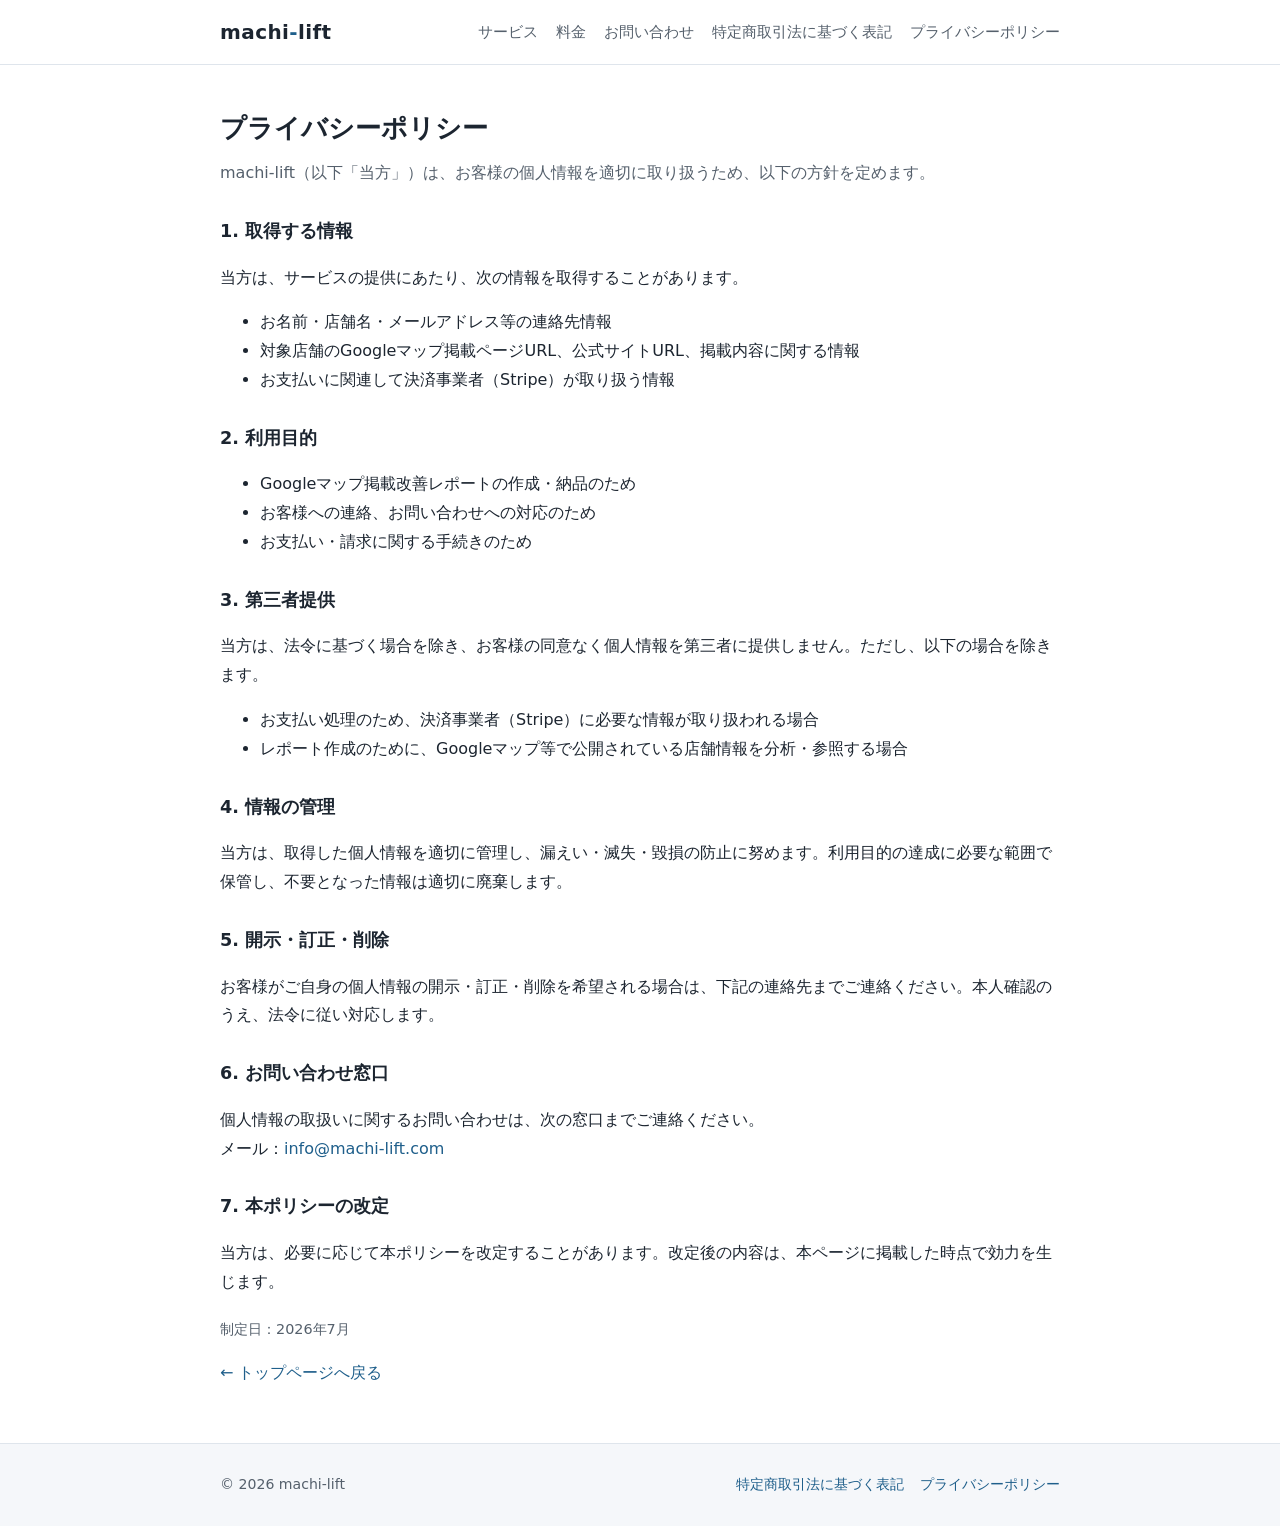
==== privacy.html @ 18b62937 "Add stylesheet, 特商法, and privacy pages" ====
<!DOCTYPE html>
<html lang="ja">
<head>
  <meta charset="UTF-8">
  <meta name="viewport" content="width=device-width, initial-scale=1.0">
  <title>プライバシーポリシー｜machi-lift</title>
  <meta name="description" content="machi-liftのプライバシーポリシー（個人情報の取扱い）です。">
  <link rel="stylesheet" href="style.css">
</head>
<body>
  <header class="site-header">
    <div class="container">
      <a class="brand" href="index.html">machi<span>-</span>lift</a>
      <nav class="site-nav">
        <a href="index.html#service">サービス</a>
        <a href="index.html#pricing">料金</a>
        <a href="index.html#contact">お問い合わせ</a>
        <a href="tokushoho.html">特定商取引法に基づく表記</a>
        <a href="privacy.html">プライバシーポリシー</a>
      </nav>
    </div>
  </header>

  <main class="content">
    <div class="container">
      <h1>プライバシーポリシー</h1>
      <p class="page-lead">machi-lift（以下「当方」）は、お客様の個人情報を適切に取り扱うため、以下の方針を定めます。</p>

      <h3>1. 取得する情報</h3>
      <p>当方は、サービスの提供にあたり、次の情報を取得することがあります。</p>
      <ul>
        <li>お名前・店舗名・メールアドレス等の連絡先情報</li>
        <li>対象店舗のGoogleマップ掲載ページURL、公式サイトURL、掲載内容に関する情報</li>
        <li>お支払いに関連して決済事業者（Stripe）が取り扱う情報</li>
      </ul>

      <h3>2. 利用目的</h3>
      <ul>
        <li>Googleマップ掲載改善レポートの作成・納品のため</li>
        <li>お客様への連絡、お問い合わせへの対応のため</li>
        <li>お支払い・請求に関する手続きのため</li>
      </ul>

      <h3>3. 第三者提供</h3>
      <p>当方は、法令に基づく場合を除き、お客様の同意なく個人情報を第三者に提供しません。ただし、以下の場合を除きます。</p>
      <ul>
        <li>お支払い処理のため、決済事業者（Stripe）に必要な情報が取り扱われる場合</li>
        <li>レポート作成のために、Googleマップ等で公開されている店舗情報を分析・参照する場合</li>
      </ul>

      <h3>4. 情報の管理</h3>
      <p>当方は、取得した個人情報を適切に管理し、漏えい・滅失・毀損の防止に努めます。利用目的の達成に必要な範囲で保管し、不要となった情報は適切に廃棄します。</p>

      <h3>5. 開示・訂正・削除</h3>
      <p>お客様がご自身の個人情報の開示・訂正・削除を希望される場合は、下記の連絡先までご連絡ください。本人確認のうえ、法令に従い対応します。</p>

      <h3>6. お問い合わせ窓口</h3>
      <p>個人情報の取扱いに関するお問い合わせは、次の窓口までご連絡ください。<br>
        メール：<a href="mailto:info@machi-lift.com">info@machi-lift.com</a></p>

      <h3>7. 本ポリシーの改定</h3>
      <p>当方は、必要に応じて本ポリシーを改定することがあります。改定後の内容は、本ページに掲載した時点で効力を生じます。</p>

      <p style="color:var(--text-soft);font-size:0.9rem;margin-top:20px;">制定日：2026年7月</p>
      <p style="margin-top:16px;"><a href="index.html">← トップページへ戻る</a></p>
    </div>
  </main>

  <footer class="site-footer">
    <div class="container">
      <div>© 2026 machi-lift</div>
      <nav>
        <a href="tokushoho.html">特定商取引法に基づく表記</a>
        <a href="privacy.html">プライバシーポリシー</a>
      </nav>
    </div>
  </footer>
</body>
</html>
---- style.css ----
:root {
  --bg: #ffffff;
  --bg-soft: #f5f7fa;
  --bg-accent: #eef3f8;
  --text: #1c2530;
  --text-soft: #55606c;
  --border: #dfe5ec;
  --primary: #1f5f8b;
  --primary-dark: #17475f;
  --accent: #2a9d8f;
  --max: 880px;
  --radius: 10px;
}

* { box-sizing: border-box; }

html { -webkit-text-size-adjust: 100%; }

body {
  margin: 0;
  font-family: "Hiragino Sans", "Hiragino Kaku Gothic ProN", "Noto Sans JP",
    "Yu Gothic", "Meiryo", system-ui, -apple-system, sans-serif;
  color: var(--text);
  background: var(--bg);
  line-height: 1.8;
  font-size: 16px;
}

a { color: var(--primary); text-decoration: none; }
a:hover { text-decoration: underline; }

.container { width: 100%; max-width: var(--max); margin: 0 auto; padding: 0 20px; }

/* Header */
.site-header {
  border-bottom: 1px solid var(--border);
  background: var(--bg);
  position: sticky;
  top: 0;
  z-index: 10;
}
.site-header .container {
  display: flex;
  align-items: center;
  justify-content: space-between;
  flex-wrap: wrap;
  gap: 8px 20px;
  padding-top: 14px;
  padding-bottom: 14px;
}
.brand {
  font-size: 1.25rem;
  font-weight: 700;
  color: var(--text);
  letter-spacing: 0.02em;
}
.brand:hover { text-decoration: none; }
.brand span { color: var(--primary); }
.site-nav { display: flex; gap: 18px; flex-wrap: wrap; font-size: 0.92rem; }
.site-nav a { color: var(--text-soft); }

/* Hero */
.hero {
  background: linear-gradient(160deg, var(--bg-accent), var(--bg-soft));
  border-bottom: 1px solid var(--border);
  padding: 56px 0;
}
.hero h1 { font-size: 1.75rem; line-height: 1.5; margin: 0 0 16px; }
.hero p { font-size: 1.05rem; color: var(--text-soft); margin: 0 0 24px; max-width: 640px; }
.hero .lead-note { font-size: 0.9rem; color: var(--text-soft); }

/* Sections */
section { padding: 44px 0; border-bottom: 1px solid var(--border); }
section:last-of-type { border-bottom: none; }
h2 {
  font-size: 1.4rem;
  margin: 0 0 20px;
  padding-bottom: 10px;
  border-bottom: 2px solid var(--primary);
  display: inline-block;
}
h3 { font-size: 1.1rem; margin: 28px 0 10px; }

/* Buttons */
.btn {
  display: inline-block;
  background: var(--primary);
  color: #fff;
  padding: 12px 22px;
  border-radius: var(--radius);
  font-weight: 600;
}
.btn:hover { background: var(--primary-dark); text-decoration: none; }

/* Feature list */
.features { list-style: none; padding: 0; margin: 0; display: grid; gap: 12px; }
.features li {
  background: var(--bg-soft);
  border: 1px solid var(--border);
  border-radius: var(--radius);
  padding: 14px 18px;
}
.features li strong { color: var(--primary-dark); }

/* Pricing card */
.pricing {
  background: var(--bg-soft);
  border: 1px solid var(--border);
  border-radius: var(--radius);
  padding: 24px;
  max-width: 460px;
}
.price-row { display: flex; align-items: baseline; gap: 10px; flex-wrap: wrap; }
.price-main { font-size: 2rem; font-weight: 700; color: var(--primary-dark); }
.price-standard { color: var(--text-soft); text-decoration: line-through; }
.price-tag {
  display: inline-block;
  background: var(--accent);
  color: #fff;
  font-size: 0.78rem;
  padding: 2px 10px;
  border-radius: 999px;
  font-weight: 600;
}
.pricing ul { margin: 16px 0 0; padding-left: 1.2em; color: var(--text-soft); }
.pricing ul li { margin: 4px 0; }

/* Notice / guardrail box */
.notice {
  background: var(--bg-accent);
  border-left: 4px solid var(--primary);
  border-radius: 0 var(--radius) var(--radius) 0;
  padding: 14px 18px;
  font-size: 0.92rem;
  color: var(--text-soft);
  margin-top: 20px;
}

/* Definition table (特商法 / privacy) */
.spec-table { width: 100%; border-collapse: collapse; margin-top: 8px; }
.spec-table th, .spec-table td {
  text-align: left;
  vertical-align: top;
  padding: 12px 14px;
  border: 1px solid var(--border);
  font-size: 0.95rem;
}
.spec-table th {
  background: var(--bg-soft);
  width: 34%;
  font-weight: 600;
  white-space: nowrap;
}
.placeholder { color: #b23b3b; font-weight: 600; }

.page-lead { color: var(--text-soft); margin: 0 0 24px; }

/* Footer */
.site-footer {
  background: var(--bg-soft);
  border-top: 1px solid var(--border);
  padding: 28px 0;
  font-size: 0.88rem;
  color: var(--text-soft);
}
.site-footer .container { display: flex; justify-content: space-between; flex-wrap: wrap; gap: 12px; }
.site-footer nav { display: flex; gap: 16px; flex-wrap: wrap; }

/* Content pages */
.content { padding: 40px 0; }
.content h1 { font-size: 1.6rem; margin: 0 0 8px; }

@media (max-width: 600px) {
  .hero { padding: 40px 0; }
  .hero h1 { font-size: 1.45rem; }
  .spec-table th { width: 40%; white-space: normal; }
  .site-header .container { justify-content: center; }
}
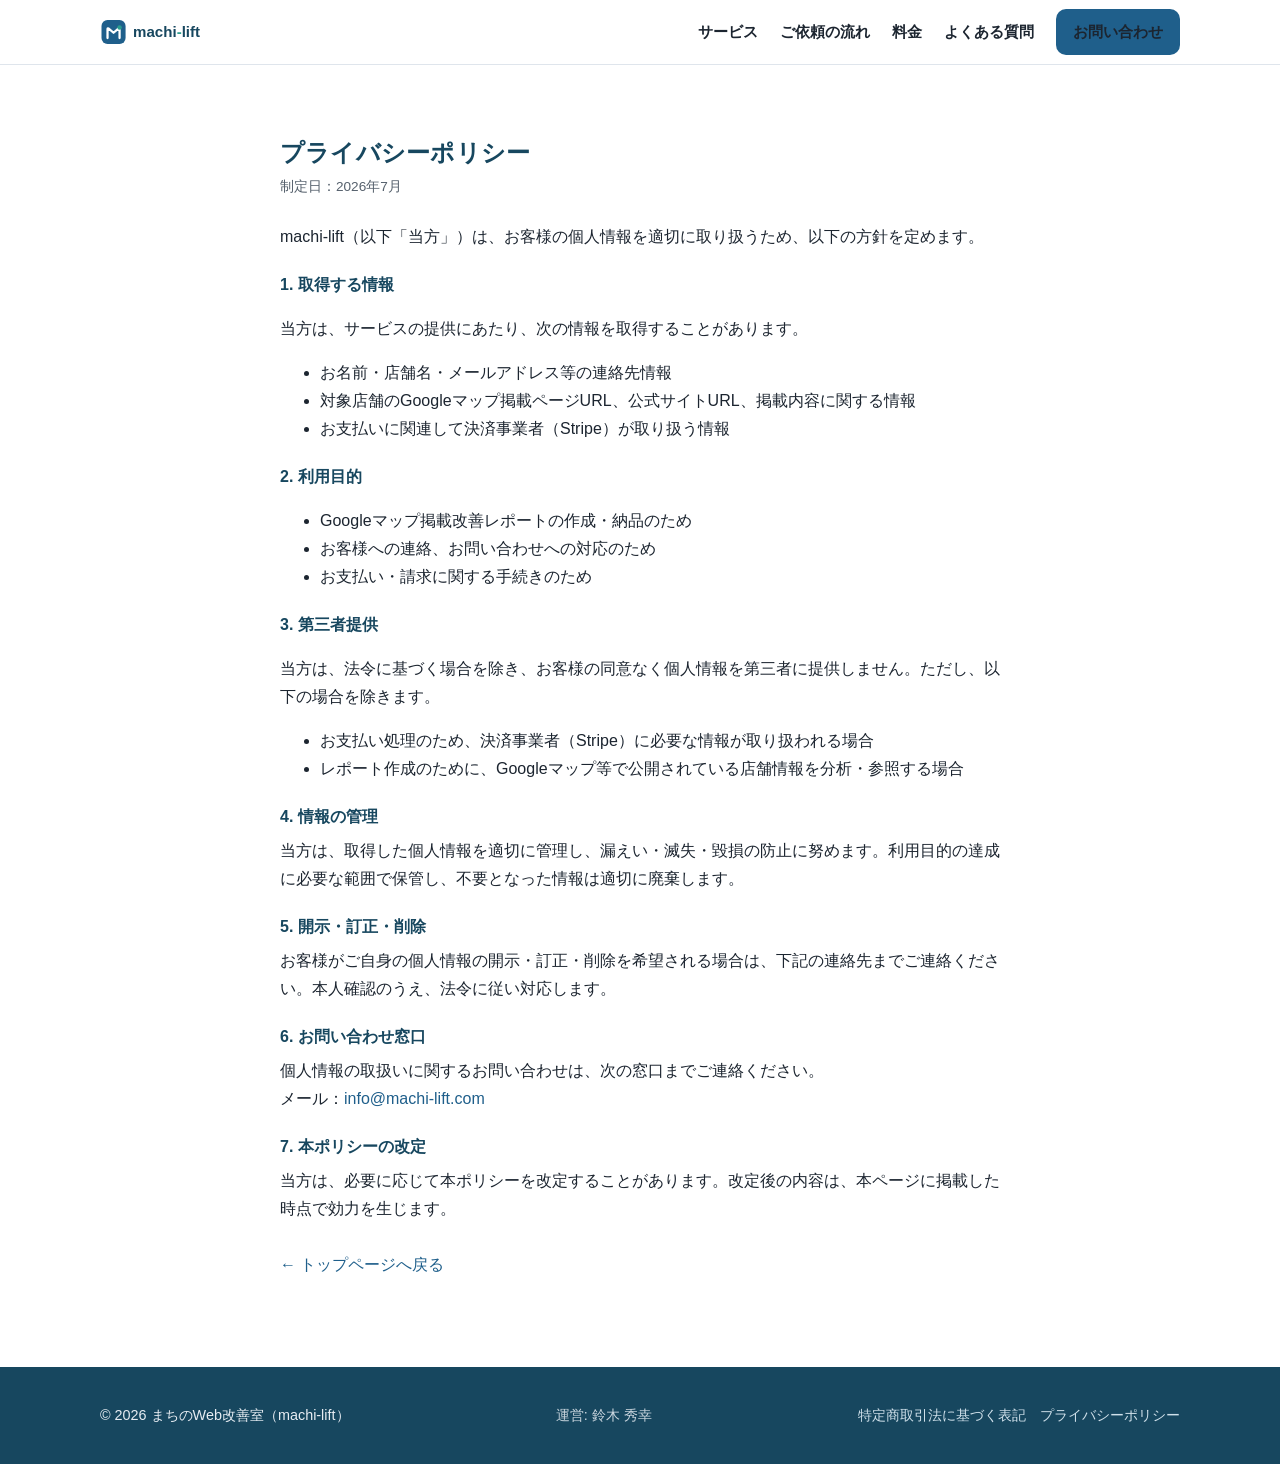
==== commit c8d274ce: "Redesign machi-lift.com: professional static site (景表法 price simplified) - New design system: styles" ====
--- a/privacy.html
+++ b/privacy.html
@@ -1,79 +1,79 @@
 <!DOCTYPE html>
 <html lang="ja">
 <head>
-  <meta charset="UTF-8">
-  <meta name="viewport" content="width=device-width, initial-scale=1.0">
-  <title>プライバシーポリシー｜machi-lift</title>
-  <meta name="description" content="machi-liftのプライバシーポリシー（個人情報の取扱い）です。">
-  <link rel="stylesheet" href="style.css">
+<meta charset="UTF-8"><meta name="viewport" content="width=device-width, initial-scale=1.0">
+<script>document.documentElement.classList.add('js')</script>
+<title>プライバシーポリシー｜まちのWeb改善室（machi-lift）</title>
+<meta name="description" content="まちのWeb改善室（machi-lift）のプライバシーポリシー（個人情報の取扱い）です。">
+<link rel="icon" href="favicon.svg" type="image/svg+xml">
+<link rel="stylesheet" href="styles.css">
 </head>
 <body>
-  <header class="site-header">
-    <div class="container">
-      <a class="brand" href="index.html">machi<span>-</span>lift</a>
-      <nav class="site-nav">
-        <a href="index.html#service">サービス</a>
-        <a href="index.html#pricing">料金</a>
-        <a href="index.html#contact">お問い合わせ</a>
-        <a href="tokushoho.html">特定商取引法に基づく表記</a>
-        <a href="privacy.html">プライバシーポリシー</a>
-      </nav>
-    </div>
-  </header>
+<header class="site-header"><div class="container">
+  <a class="brand" href="index.html"><img src="assets/logo.svg" alt="machi-lift"></a>
+  <button class="nav-toggle" aria-label="メニュー" aria-expanded="false">≡</button>
+  <nav class="nav">
+    <a href="index.html#service">サービス</a><a href="index.html#flow">ご依頼の流れ</a><a href="index.html#pricing">料金</a>
+    <a href="index.html#faq">よくある質問</a><a class="btn btn--primary" href="index.html#contact">お問い合わせ</a>
+  </nav>
+</div></header>
+<main class="section">
+  <div class="container container--text legal">
+    <h1>プライバシーポリシー</h1>
+    <p class="updated">制定日：2026年7月</p>
+    <p>machi-lift（以下「当方」）は、お客様の個人情報を適切に取り扱うため、以下の方針を定めます。</p>
 
-  <main class="content">
-    <div class="container">
-      <h1>プライバシーポリシー</h1>
-      <p class="page-lead">machi-lift（以下「当方」）は、お客様の個人情報を適切に取り扱うため、以下の方針を定めます。</p>
+    <dl>
+      <dt>1. 取得する情報</dt>
+      <dd>
+        <p>当方は、サービスの提供にあたり、次の情報を取得することがあります。</p>
+        <ul>
+          <li>お名前・店舗名・メールアドレス等の連絡先情報</li>
+          <li>対象店舗のGoogleマップ掲載ページURL、公式サイトURL、掲載内容に関する情報</li>
+          <li>お支払いに関連して決済事業者（Stripe）が取り扱う情報</li>
+        </ul>
+      </dd>
 
-      <h3>1. 取得する情報</h3>
-      <p>当方は、サービスの提供にあたり、次の情報を取得することがあります。</p>
-      <ul>
-        <li>お名前・店舗名・メールアドレス等の連絡先情報</li>
-        <li>対象店舗のGoogleマップ掲載ページURL、公式サイトURL、掲載内容に関する情報</li>
-        <li>お支払いに関連して決済事業者（Stripe）が取り扱う情報</li>
-      </ul>
+      <dt>2. 利用目的</dt>
+      <dd>
+        <ul>
+          <li>Googleマップ掲載改善レポートの作成・納品のため</li>
+          <li>お客様への連絡、お問い合わせへの対応のため</li>
+          <li>お支払い・請求に関する手続きのため</li>
+        </ul>
+      </dd>
 
-      <h3>2. 利用目的</h3>
-      <ul>
-        <li>Googleマップ掲載改善レポートの作成・納品のため</li>
-        <li>お客様への連絡、お問い合わせへの対応のため</li>
-        <li>お支払い・請求に関する手続きのため</li>
-      </ul>
+      <dt>3. 第三者提供</dt>
+      <dd>
+        <p>当方は、法令に基づく場合を除き、お客様の同意なく個人情報を第三者に提供しません。ただし、以下の場合を除きます。</p>
+        <ul>
+          <li>お支払い処理のため、決済事業者（Stripe）に必要な情報が取り扱われる場合</li>
+          <li>レポート作成のために、Googleマップ等で公開されている店舗情報を分析・参照する場合</li>
+        </ul>
+      </dd>
 
-      <h3>3. 第三者提供</h3>
-      <p>当方は、法令に基づく場合を除き、お客様の同意なく個人情報を第三者に提供しません。ただし、以下の場合を除きます。</p>
-      <ul>
-        <li>お支払い処理のため、決済事業者（Stripe）に必要な情報が取り扱われる場合</li>
-        <li>レポート作成のために、Googleマップ等で公開されている店舗情報を分析・参照する場合</li>
-      </ul>
+      <dt>4. 情報の管理</dt>
+      <dd>当方は、取得した個人情報を適切に管理し、漏えい・滅失・毀損の防止に努めます。利用目的の達成に必要な範囲で保管し、不要となった情報は適切に廃棄します。</dd>
 
-      <h3>4. 情報の管理</h3>
-      <p>当方は、取得した個人情報を適切に管理し、漏えい・滅失・毀損の防止に努めます。利用目的の達成に必要な範囲で保管し、不要となった情報は適切に廃棄します。</p>
+      <dt>5. 開示・訂正・削除</dt>
+      <dd>お客様がご自身の個人情報の開示・訂正・削除を希望される場合は、下記の連絡先までご連絡ください。本人確認のうえ、法令に従い対応します。</dd>
 
-      <h3>5. 開示・訂正・削除</h3>
-      <p>お客様がご自身の個人情報の開示・訂正・削除を希望される場合は、下記の連絡先までご連絡ください。本人確認のうえ、法令に従い対応します。</p>
+      <dt>6. お問い合わせ窓口</dt>
+      <dd>個人情報の取扱いに関するお問い合わせは、次の窓口までご連絡ください。<br>
+        メール：<a href="mailto:info@machi-lift.com">info@machi-lift.com</a></dd>
 
-      <h3>6. お問い合わせ窓口</h3>
-      <p>個人情報の取扱いに関するお問い合わせは、次の窓口までご連絡ください。<br>
-        メール：<a href="mailto:info@machi-lift.com">info@machi-lift.com</a></p>
+      <dt>7. 本ポリシーの改定</dt>
+      <dd>当方は、必要に応じて本ポリシーを改定することがあります。改定後の内容は、本ページに掲載した時点で効力を生じます。</dd>
+    </dl>
 
-      <h3>7. 本ポリシーの改定</h3>
-      <p>当方は、必要に応じて本ポリシーを改定することがあります。改定後の内容は、本ページに掲載した時点で効力を生じます。</p>
-
-      <p style="color:var(--text-soft);font-size:0.9rem;margin-top:20px;">制定日：2026年7月</p>
-      <p style="margin-top:16px;"><a href="index.html">← トップページへ戻る</a></p>
-    </div>
-  </main>
-
-  <footer class="site-footer">
-    <div class="container">
-      <div>© 2026 machi-lift</div>
-      <nav>
-        <a href="tokushoho.html">特定商取引法に基づく表記</a>
-        <a href="privacy.html">プライバシーポリシー</a>
-      </nav>
-    </div>
-  </footer>
+    <p style="margin-top:28px"><a href="index.html">← トップページへ戻る</a></p>
+  </div>
+</main>
+<footer class="site-footer"><div class="container">
+  <div>© 2026 まちのWeb改善室（machi-lift）</div>
+  <div class="foot-name">運営: 鈴木 秀幸</div>
+  <nav><a href="tokushoho.html">特定商取引法に基づく表記</a>　<a href="privacy.html">プライバシーポリシー</a></nav>
+</div></footer>
+<script src="main.js"></script>
 </body>
 </html>
--- a/styles.css
+++ b/styles.css
@@ -0,0 +1,109 @@
+:root{
+  --primary:#1f5f8b; --primary-dark:#17475f; --accent:#2a9d8f;
+  --bg:#ffffff; --bg-soft:#f5f7fa; --bg-accent:#eef3f8;
+  --text:#1c2530; --text-soft:#55606c; --border:#dfe5ec;
+  --max:1120px; --max-text:760px; --radius:14px;
+  --shadow:0 1px 3px rgba(23,71,95,.08),0 8px 24px rgba(23,71,95,.05);
+}
+*{box-sizing:border-box}
+html{scroll-behavior:smooth}
+@media (prefers-reduced-motion:reduce){html{scroll-behavior:auto}}
+body{margin:0;font-family:-apple-system,BlinkMacSystemFont,"Segoe UI","Hiragino Sans","Noto Sans JP","Yu Gothic",sans-serif;
+  color:var(--text);background:var(--bg);line-height:1.75;font-size:16px;-webkit-text-size-adjust:100%}
+h1,h2,h3{color:var(--primary-dark);line-height:1.35;letter-spacing:.01em}
+a{color:var(--primary);text-decoration:none}
+a:hover{text-decoration:underline}
+img{max-width:100%;height:auto;display:block}
+.container{max-width:var(--max);margin:0 auto;padding:0 20px}
+.container--text{max-width:var(--max-text)}
+.section{padding:72px 0}
+.section--soft{background:var(--bg-soft)}
+.section h2{font-size:1.6rem;margin:0 0 8px}
+.section .lead{color:var(--text-soft);margin:0 0 32px;max-width:var(--max-text)}
+.btn{display:inline-block;font-weight:700;font-size:1rem;padding:13px 22px;border-radius:10px;border:1px solid transparent;cursor:pointer}
+.btn--primary{background:var(--primary);color:#fff}
+.btn--primary:hover{background:var(--primary-dark);text-decoration:none}
+.btn--ghost{background:#fff;color:var(--primary);border-color:var(--border)}
+.card{background:#fff;border:1px solid var(--border);border-radius:var(--radius);padding:22px;box-shadow:var(--shadow)}
+/* header */
+.site-header{position:sticky;top:0;z-index:20;background:rgba(255,255,255,.92);backdrop-filter:saturate(1.2) blur(8px);border-bottom:1px solid var(--border)}
+.site-header .container{display:flex;align-items:center;justify-content:space-between;height:64px}
+.brand img{height:30px}
+.nav{display:flex;gap:22px;align-items:center}
+.nav a{color:var(--text);font-size:.95rem;font-weight:600}
+.nav a:hover{color:var(--primary);text-decoration:none}
+.nav .btn{padding:9px 16px}
+.nav-toggle{display:none;background:none;border:1px solid var(--border);border-radius:8px;width:42px;height:38px;font-size:20px;cursor:pointer;color:var(--primary-dark)}
+@media (max-width:820px){
+  .nav-toggle{display:block}
+  .nav{position:absolute;top:64px;left:0;right:0;flex-direction:column;gap:4px;background:#fff;border-bottom:1px solid var(--border);padding:12px 20px;display:none}
+  .site-header.nav-open .nav{display:flex}
+  .nav a{width:100%;padding:10px 0}
+}
+/* footer */
+.site-footer{background:var(--primary-dark);color:#e7edf3;padding:36px 0;font-size:.9rem}
+.site-footer .container{display:flex;flex-wrap:wrap;gap:16px;justify-content:space-between;align-items:center}
+.site-footer a{color:#cfe0ea}
+.site-footer .foot-name{opacity:.85}
+/* section reveal — default VISIBLE; only hidden when JS is on */
+html.js .reveal{opacity:0;transform:translateY(16px);transition:opacity .5s ease,transform .5s ease}
+html.js .reveal.is-in{opacity:1;transform:none}
+@media (prefers-reduced-motion:reduce){html.js .reveal{opacity:1;transform:none;transition:none}}
+/* section scroll offset under sticky header */
+:target,.section{scroll-margin-top:80px}
+/* trust bar */
+.trust-bar{display:flex;flex-wrap:wrap;gap:8px 20px;color:var(--text-soft);font-size:.85rem;margin-top:22px}
+.trust-bar span{display:inline-flex;align-items:center;gap:6px}
+/* ===== Task 2: page sections ===== */
+.hero{background:linear-gradient(160deg,#eef3f8 0%,#f5f7fa 60%,#fff 100%);padding:84px 0 72px}
+.hero h1{font-size:2.3rem;margin:0 0 10px}
+.hero .sub{font-size:1.15rem;color:var(--primary-dark);font-weight:700;margin:0 0 16px}
+.hero p{color:var(--text-soft);max-width:var(--max-text);margin:0 0 26px}
+.hero .cta{display:flex;flex-wrap:wrap;gap:12px}
+@media (max-width:640px){.hero h1{font-size:1.8rem}}
+.grid{display:grid;gap:18px}
+.grid-3{grid-template-columns:repeat(3,1fr)}
+.grid-2{grid-template-columns:repeat(2,1fr)}
+@media (max-width:820px){.grid-3{grid-template-columns:1fr 1fr}}
+@media (max-width:560px){.grid-3,.grid-2{grid-template-columns:1fr}}
+.features li{list-style:none}
+.features .card strong{display:block;color:var(--primary-dark);margin-bottom:6px}
+.features ul{margin:0;padding:0}
+.notice{margin-top:22px;padding:14px 16px;background:var(--bg-accent);border-left:3px solid var(--primary);border-radius:8px;color:var(--text-soft);font-size:.9rem}
+.reasons .card{text-align:left}
+.reasons .card h3{font-size:1.05rem;margin:0 0 6px}
+.reasons .card p{margin:0;color:var(--text-soft);font-size:.95rem}
+.flow{counter-reset:step;display:grid;gap:14px}
+.flow .step{display:flex;gap:14px;align-items:flex-start;background:#fff;border:1px solid var(--border);border-radius:12px;padding:16px 18px}
+.flow .num{flex:none;width:34px;height:34px;border-radius:50%;background:var(--primary);color:#fff;font-weight:700;display:flex;align-items:center;justify-content:center}
+.flow .step h3{margin:0 0 2px;font-size:1rem}
+.flow .step p{margin:0;color:var(--text-soft);font-size:.92rem}
+.sample .shots{display:grid;grid-template-columns:repeat(3,1fr);gap:14px;margin-bottom:10px}
+.sample .shots img{border:1px solid var(--border);border-radius:10px;filter:blur(1.5px);box-shadow:var(--shadow)}
+@media (max-width:560px){.sample .shots{grid-template-columns:1fr 1fr}}
+.sample .cap{color:var(--text-soft);font-size:.85rem}
+.owner .card{display:flex;gap:20px;align-items:flex-start}
+.owner .avatar{flex:none;width:64px;height:64px;border-radius:50%;background:var(--primary);color:#fff;font-size:1.6rem;font-weight:700;display:flex;align-items:center;justify-content:center}
+.owner .who{font-weight:700;color:var(--primary-dark);margin:0 0 6px}
+.owner p{margin:0;color:var(--text-soft)}
+@media (max-width:560px){.owner .card{flex-direction:column}}
+.pricing .card{max-width:520px}
+.price-badge{display:inline-block;background:var(--primary);color:#fff;font-size:.8rem;font-weight:700;padding:4px 12px;border-radius:99px}
+.price-main{font-size:2.4rem;font-weight:800;color:var(--primary-dark);margin:10px 0 2px}
+.pricing ul{margin:10px 0 0;padding-left:1.1em;color:var(--text)}
+.pricing .note{margin-top:14px;color:var(--text-soft);font-size:.9rem}
+.faq-item{border:1px solid var(--border);border-radius:12px;margin-bottom:10px;background:#fff;overflow:hidden}
+.faq-item summary{cursor:pointer;padding:16px 18px;font-weight:700;color:var(--primary-dark);list-style:none;position:relative}
+.faq-item summary::-webkit-details-marker{display:none}
+.faq-item summary::after{content:"＋";position:absolute;right:18px;color:var(--primary)}
+.faq-item[open] summary::after{content:"−"}
+.faq-item .a{padding:0 18px 16px;color:var(--text-soft)}
+.contact-mail{font-size:1.3rem;font-weight:700}
+
+/* legal pages (特商法 / privacy) */
+.legal h1{font-size:1.5rem;margin:0 0 6px}
+.legal .updated{color:var(--text-soft);font-size:.85rem;margin:0 0 24px}
+.legal dl{margin:0}
+.legal dt{font-weight:700;color:var(--primary-dark);margin-top:20px}
+.legal dd{margin:6px 0 0;color:var(--text)}
+.legal dd, .legal p{max-width:var(--max-text)}
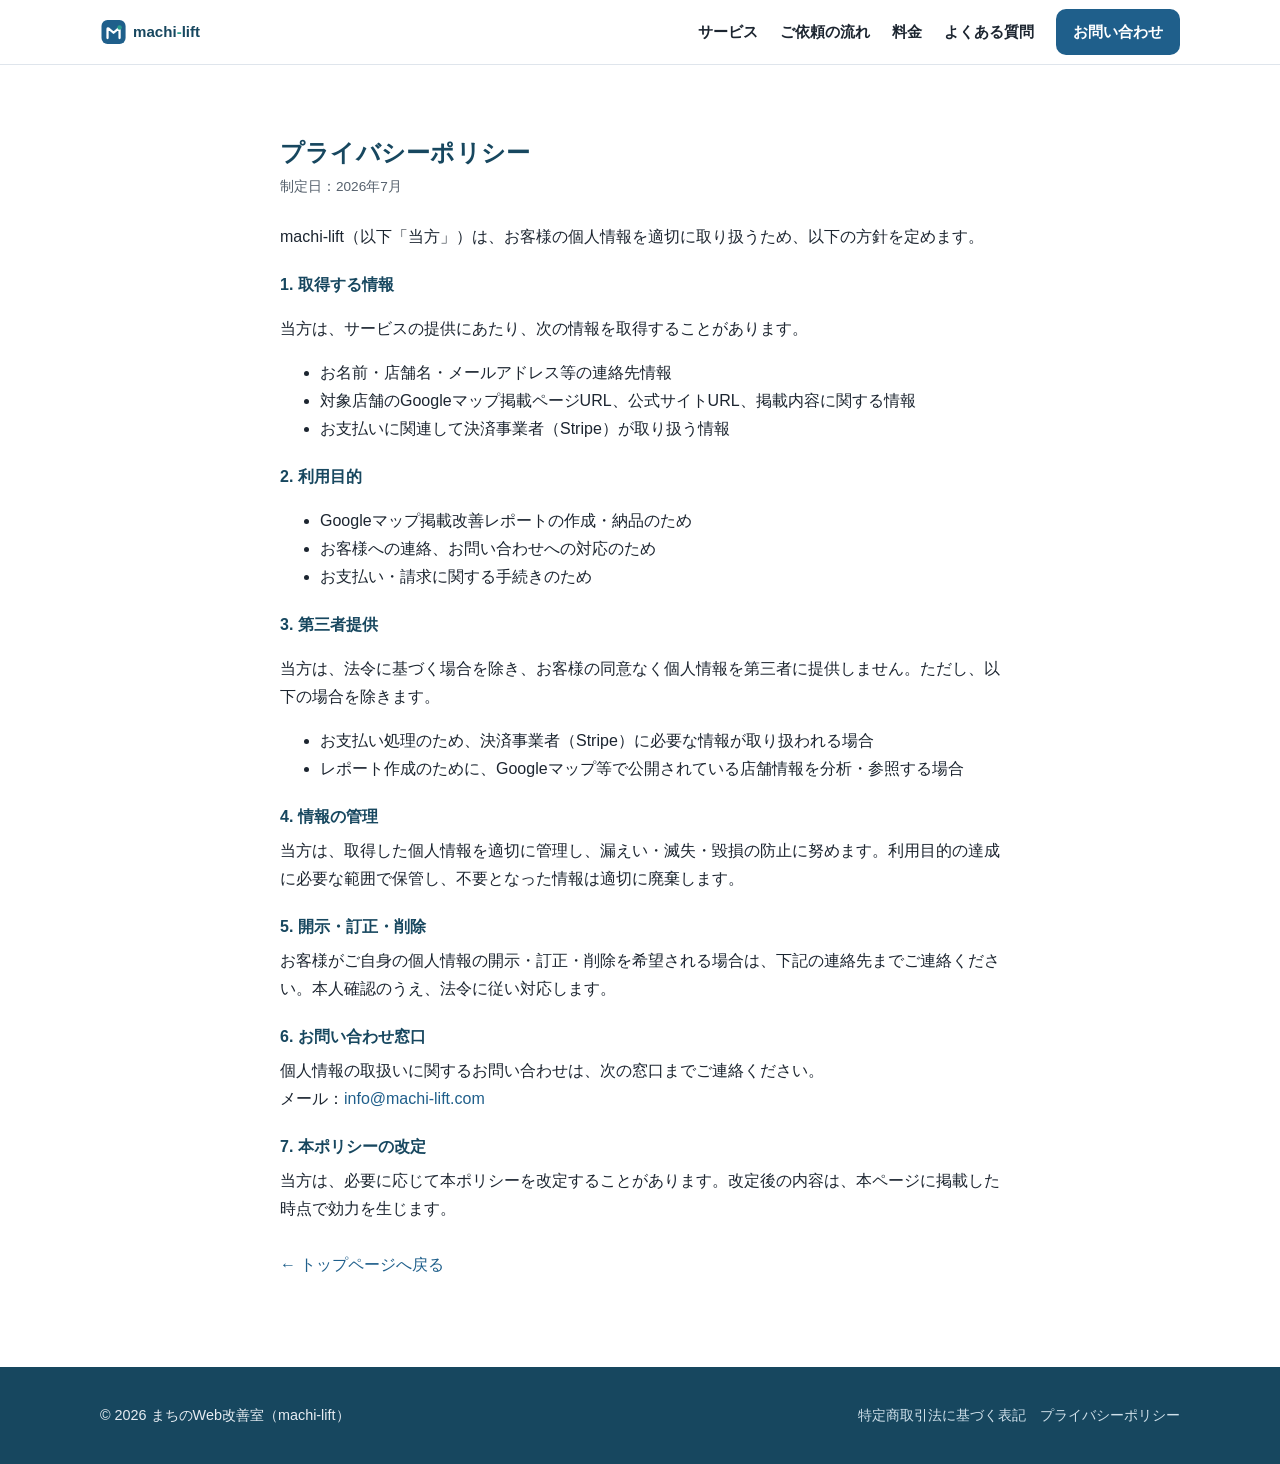
==== commit 6eb1656b: "chore(site): フッターの運営者名表記を削除（特商法ページの法定表記は残置）" ====
--- a/privacy.html
+++ b/privacy.html
@@ -71,7 +71,6 @@
 </main>
 <footer class="site-footer"><div class="container">
   <div>© 2026 まちのWeb改善室（machi-lift）</div>
-  <div class="foot-name">運営: 鈴木 秀幸</div>
   <nav><a href="tokushoho.html">特定商取引法に基づく表記</a>　<a href="privacy.html">プライバシーポリシー</a></nav>
 </div></footer>
 <script src="main.js"></script>
--- a/styles.css
+++ b/styles.css
@@ -33,6 +33,7 @@
 .nav a{color:var(--text);font-size:.95rem;font-weight:600}
 .nav a:hover{color:var(--primary);text-decoration:none}
 .nav .btn{padding:9px 16px}
+.nav a.btn--primary{color:#fff}
 .nav-toggle{display:none;background:none;border:1px solid var(--border);border-radius:8px;width:42px;height:38px;font-size:20px;cursor:pointer;color:var(--primary-dark)}
 @media (max-width:820px){
   .nav-toggle{display:block}
@@ -55,17 +56,23 @@
 .trust-bar{display:flex;flex-wrap:wrap;gap:8px 20px;color:var(--text-soft);font-size:.85rem;margin-top:22px}
 .trust-bar span{display:inline-flex;align-items:center;gap:6px}
 /* ===== Task 2: page sections ===== */
-.hero{background:linear-gradient(160deg,#eef3f8 0%,#f5f7fa 60%,#fff 100%);padding:84px 0 72px}
-.hero h1{font-size:2.3rem;margin:0 0 10px}
-.hero .sub{font-size:1.15rem;color:var(--primary-dark);font-weight:700;margin:0 0 16px}
-.hero p{color:var(--text-soft);max-width:var(--max-text);margin:0 0 26px}
-.hero .cta{display:flex;flex-wrap:wrap;gap:12px}
-@media (max-width:640px){.hero h1{font-size:1.8rem}}
+.hero{background:linear-gradient(160deg,#eef3f8 0%,#f5f7fa 60%,#fff 100%);padding:96px 0 84px;text-align:center}
+.hero .container{max-width:760px}
+.hero h1{font-size:2.6rem;margin:0 0 14px}
+.hero .sub{font-size:1.2rem;color:var(--primary-dark);font-weight:700;margin:0 0 18px}
+.hero p{color:var(--text-soft);max-width:640px;margin:0 auto 30px}
+.hero .cta{display:flex;flex-wrap:wrap;gap:12px;justify-content:center}
+.hero .cta .btn{padding:14px 30px}
+.hero .trust-bar{justify-content:center}
+@media (max-width:640px){.hero{padding:72px 0 60px}.hero h1{font-size:2rem}}
 .grid{display:grid;gap:18px}
 .grid-3{grid-template-columns:repeat(3,1fr)}
 .grid-2{grid-template-columns:repeat(2,1fr)}
 @media (max-width:820px){.grid-3{grid-template-columns:1fr 1fr}}
 @media (max-width:560px){.grid-3,.grid-2{grid-template-columns:1fr}}
+.features .card,.reasons .card{transition:transform .18s ease,box-shadow .18s ease,border-color .18s ease}
+.features .card:hover,.reasons .card:hover{transform:translateY(-3px);box-shadow:0 4px 10px rgba(23,71,95,.10),0 16px 32px rgba(23,71,95,.08);border-color:#c9d6e2}
+@media (prefers-reduced-motion:reduce){.features .card:hover,.reasons .card:hover{transform:none}}
 .features li{list-style:none}
 .features .card strong{display:block;color:var(--primary-dark);margin-bottom:6px}
 .features ul{margin:0;padding:0}
@@ -82,16 +89,14 @@
 .sample .shots img{border:1px solid var(--border);border-radius:10px;filter:blur(1.5px);box-shadow:var(--shadow)}
 @media (max-width:560px){.sample .shots{grid-template-columns:1fr 1fr}}
 .sample .cap{color:var(--text-soft);font-size:.85rem}
-.owner .card{display:flex;gap:20px;align-items:flex-start}
-.owner .avatar{flex:none;width:64px;height:64px;border-radius:50%;background:var(--primary);color:#fff;font-size:1.6rem;font-weight:700;display:flex;align-items:center;justify-content:center}
-.owner .who{font-weight:700;color:var(--primary-dark);margin:0 0 6px}
-.owner p{margin:0;color:var(--text-soft)}
-@media (max-width:560px){.owner .card{flex-direction:column}}
 .pricing .card{max-width:520px}
 .price-badge{display:inline-block;background:var(--primary);color:#fff;font-size:.8rem;font-weight:700;padding:4px 12px;border-radius:99px}
 .price-main{font-size:2.4rem;font-weight:800;color:var(--primary-dark);margin:10px 0 2px}
 .pricing ul{margin:10px 0 0;padding-left:1.1em;color:var(--text)}
 .pricing .note{margin-top:14px;color:var(--text-soft);font-size:.9rem}
+.pricing .cta{display:flex;flex-wrap:wrap;gap:12px}
+.pricing .cta .btn{flex:1 1 190px;text-align:center;white-space:nowrap}
+.faq{max-width:760px}
 .faq-item{border:1px solid var(--border);border-radius:12px;margin-bottom:10px;background:#fff;overflow:hidden}
 .faq-item summary{cursor:pointer;padding:16px 18px;font-weight:700;color:var(--primary-dark);list-style:none;position:relative}
 .faq-item summary::-webkit-details-marker{display:none}
@@ -100,6 +105,47 @@
 .faq-item .a{padding:0 18px 16px;color:var(--text-soft)}
 .contact-mail{font-size:1.3rem;font-weight:700}
 
+/* sample report page */
+.hero--sub{padding:72px 0 56px}
+.hero--sub h1{font-size:2rem}
+.hero--sub p{margin-bottom:0}
+.container--doc{max-width:880px}
+.container--doc h2{text-align:center}
+.container--doc .lead{text-align:center;margin-left:auto;margin-right:auto}
+.container--doc > .cap{text-align:center}
+.container--doc .report-doc{margin:0 auto}
+#cta{text-align:center}
+#cta .lead{margin:0 auto 32px}
+#cta .cta{justify-content:center}
+.report-doc{max-width:820px;background:#fff;border:1px solid var(--border);border-radius:var(--radius);box-shadow:var(--shadow);padding:30px 30px 24px;position:relative;overflow:hidden}
+.section--soft .report-doc{border-color:#d3dde7}
+.toc-list{margin:0;padding:0 0 0 1.4em;columns:2;column-gap:36px}
+.toc-list li{margin:0 0 12px;break-inside:avoid}
+.toc-list strong{display:block;color:var(--primary-dark)}
+.toc-list span{display:block;color:var(--text-soft);font-size:.88rem;line-height:1.5}
+@media (max-width:640px){.toc-list{columns:1}}
+.report-doc .cap{color:var(--text-soft);font-size:.85rem;margin:14px 0 0}
+.doc-chapter{font-weight:800;color:var(--primary-dark);font-size:1.1rem;border-left:4px solid var(--primary);padding-left:10px;margin:0 0 14px}
+.diag p{margin:0 0 12px;color:var(--text)}
+.diag strong{color:var(--primary-dark);margin-right:6px}
+.ba{display:grid;grid-template-columns:1fr 1fr;gap:14px;margin-top:18px}
+@media (max-width:640px){.ba{grid-template-columns:1fr}}
+.ba-col{border:1px solid var(--border);border-radius:12px;overflow:hidden;display:flex;flex-direction:column}
+.ba-tag{display:block;font-size:.8rem;font-weight:700;padding:6px 12px;color:#fff}
+.ba-tag--before{background:#8a93a0}
+.ba-tag--after{background:var(--accent)}
+.ba-body{padding:14px 16px;font-size:.95rem}
+.ba-body p{margin:0 0 10px}
+.ba-body .cap{margin:0}
+.blurwrap{position:relative;margin-top:26px;min-height:280px}
+.blurred{filter:blur(7px);user-select:none;pointer-events:none;color:var(--text-soft)}
+.blurred p{margin:0 0 12px}
+.blur-overlay{position:absolute;inset:0;display:flex;align-items:flex-end;justify-content:center;background:linear-gradient(180deg,rgba(255,255,255,0) 0%,rgba(255,255,255,.75) 45%,rgba(255,255,255,.97) 100%);padding-bottom:12px}
+.blur-note{text-align:center;max-width:440px}
+.blur-note p{margin:0 0 6px;color:var(--text-soft);font-size:.92rem}
+.blur-note p:first-child{color:var(--primary-dark);font-size:1rem}
+#cta .cta{display:flex;flex-wrap:wrap;gap:12px}
+
 /* legal pages (特商法 / privacy) */
 .legal h1{font-size:1.5rem;margin:0 0 6px}
 .legal .updated{color:var(--text-soft);font-size:.85rem;margin:0 0 24px}
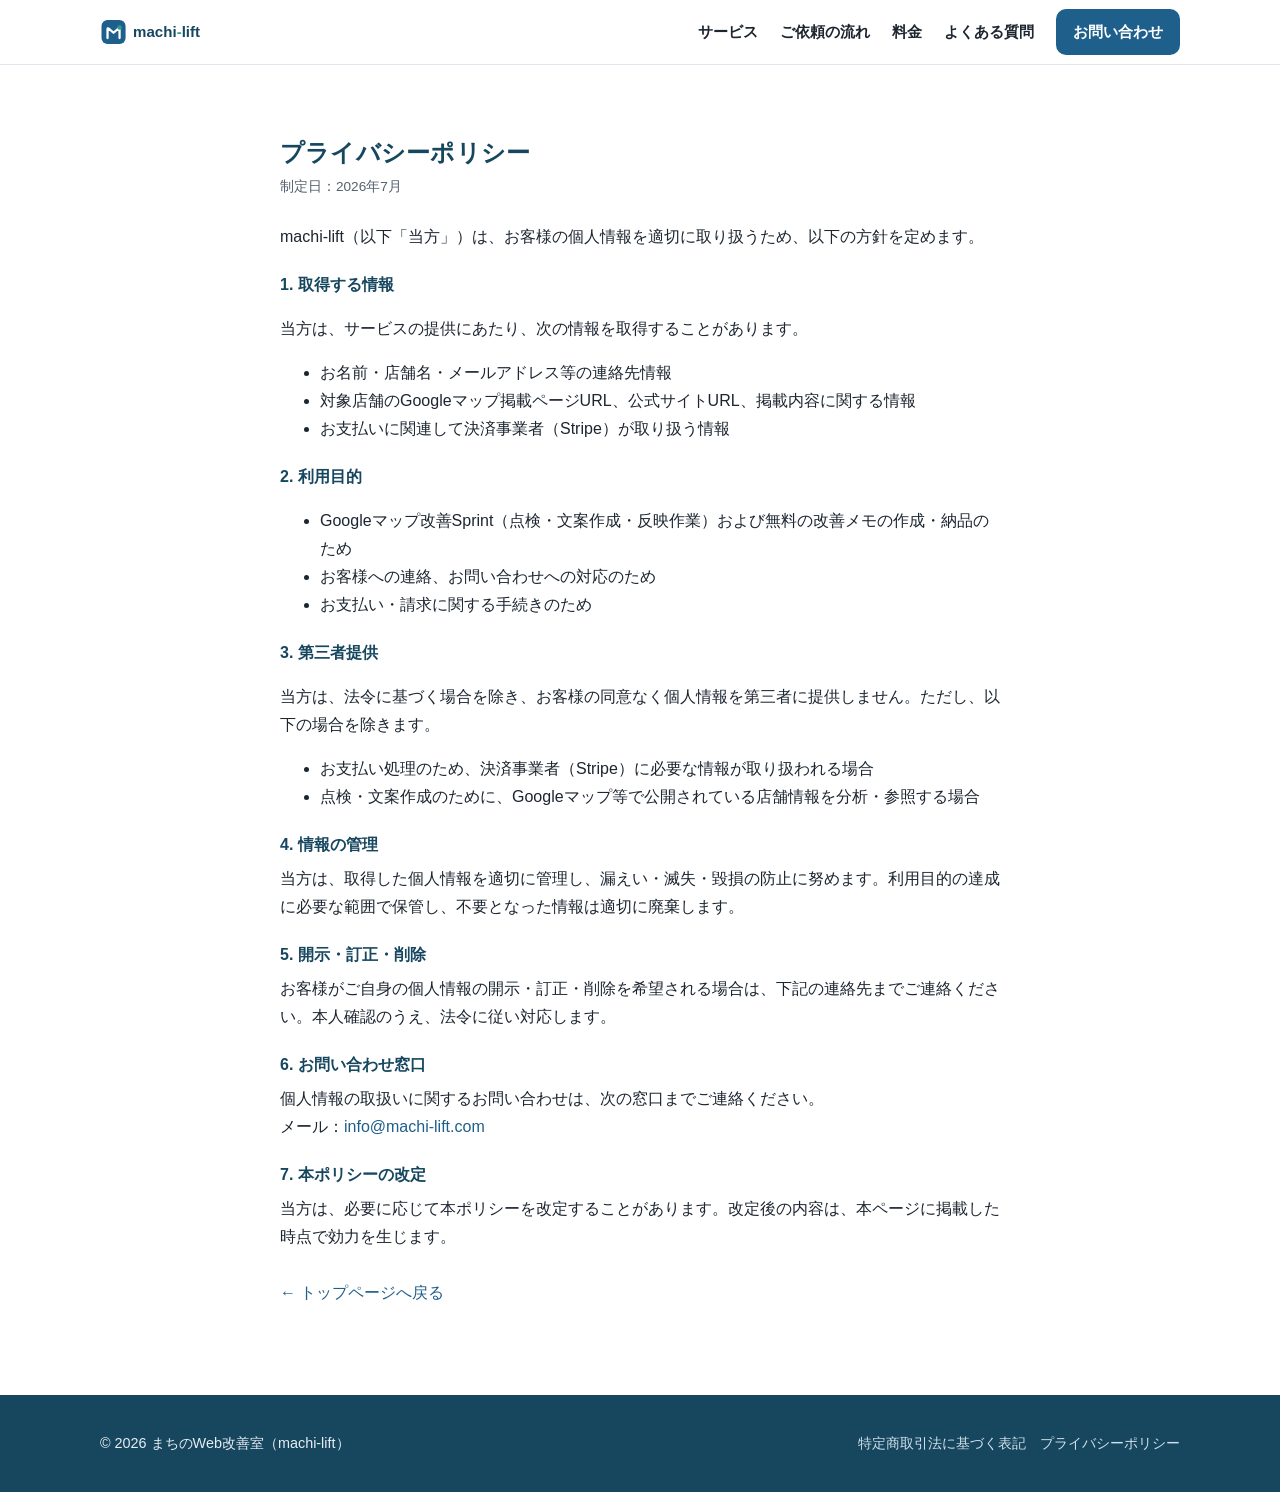
==== commit bce3862c: "feat(site): Sprint商品への刷新 (privacy.html)" ====
--- a/privacy.html
+++ b/privacy.html
@@ -37,7 +37,7 @@
       <dt>2. 利用目的</dt>
       <dd>
         <ul>
-          <li>Googleマップ掲載改善レポートの作成・納品のため</li>
+          <li>Googleマップ改善Sprint（点検・文案作成・反映作業）および無料の改善メモの作成・納品のため</li>
           <li>お客様への連絡、お問い合わせへの対応のため</li>
           <li>お支払い・請求に関する手続きのため</li>
         </ul>
@@ -48,7 +48,7 @@
         <p>当方は、法令に基づく場合を除き、お客様の同意なく個人情報を第三者に提供しません。ただし、以下の場合を除きます。</p>
         <ul>
           <li>お支払い処理のため、決済事業者（Stripe）に必要な情報が取り扱われる場合</li>
-          <li>レポート作成のために、Googleマップ等で公開されている店舗情報を分析・参照する場合</li>
+          <li>点検・文案作成のために、Googleマップ等で公開されている店舗情報を分析・参照する場合</li>
         </ul>
       </dd>
 
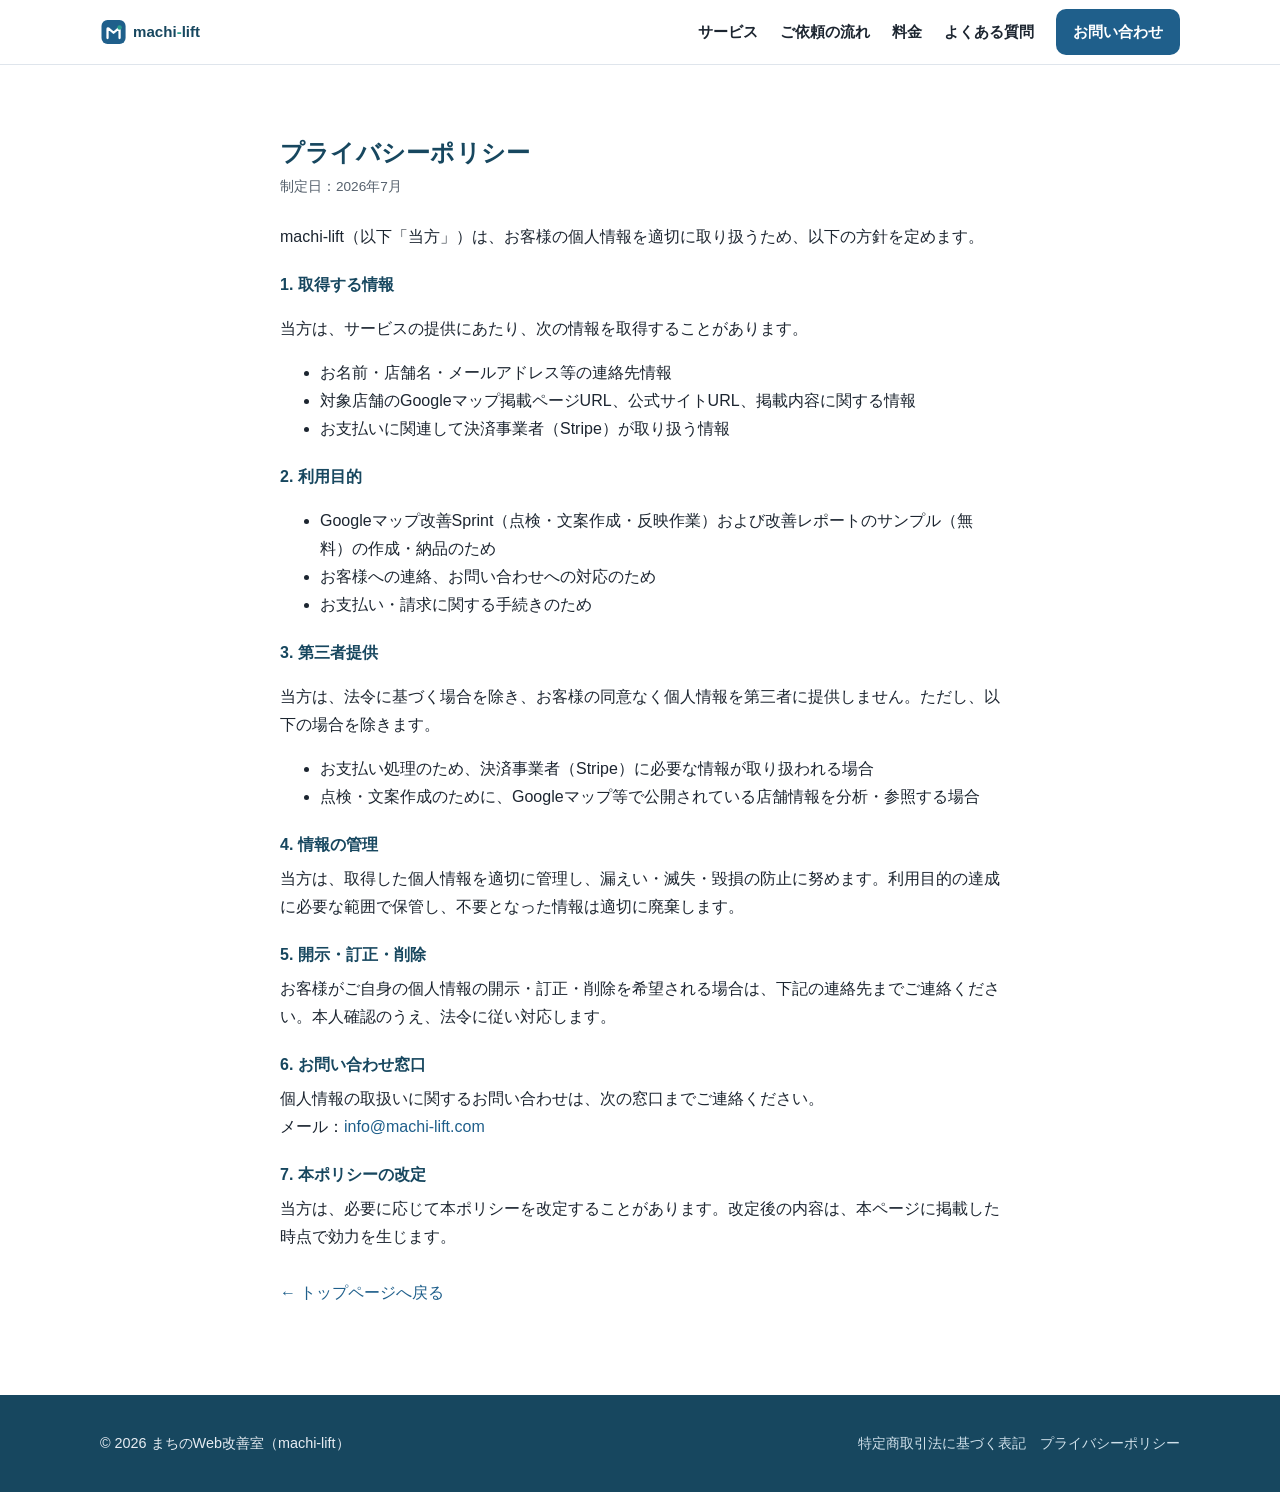
==== commit 82470f33: "fix(site): 改善レポート＋反映の立て付けに統一 (privacy.html)" ====
--- a/privacy.html
+++ b/privacy.html
@@ -37,7 +37,7 @@
       <dt>2. 利用目的</dt>
       <dd>
         <ul>
-          <li>Googleマップ改善Sprint（点検・文案作成・反映作業）および無料の改善メモの作成・納品のため</li>
+          <li>Googleマップ改善Sprint（点検・文案作成・反映作業）および改善レポートのサンプル（無料）の作成・納品のため</li>
           <li>お客様への連絡、お問い合わせへの対応のため</li>
           <li>お支払い・請求に関する手続きのため</li>
         </ul>
